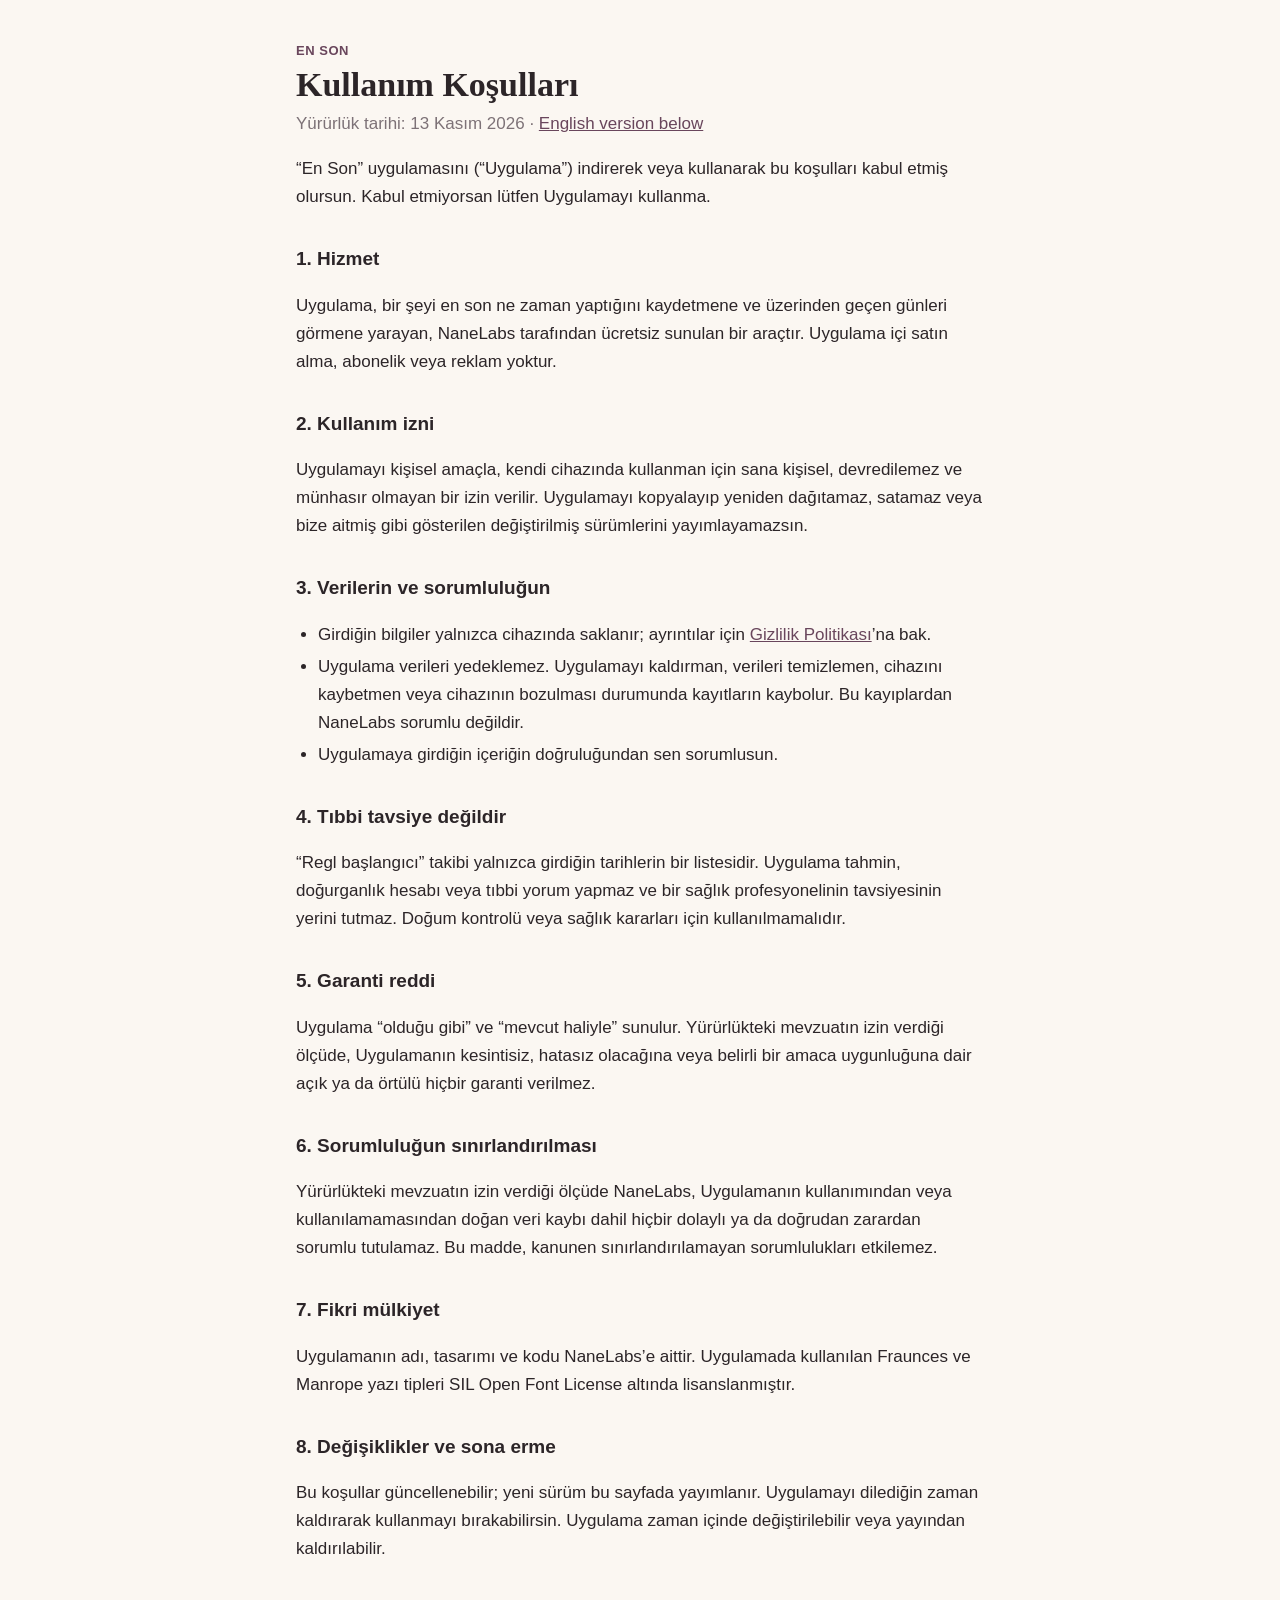
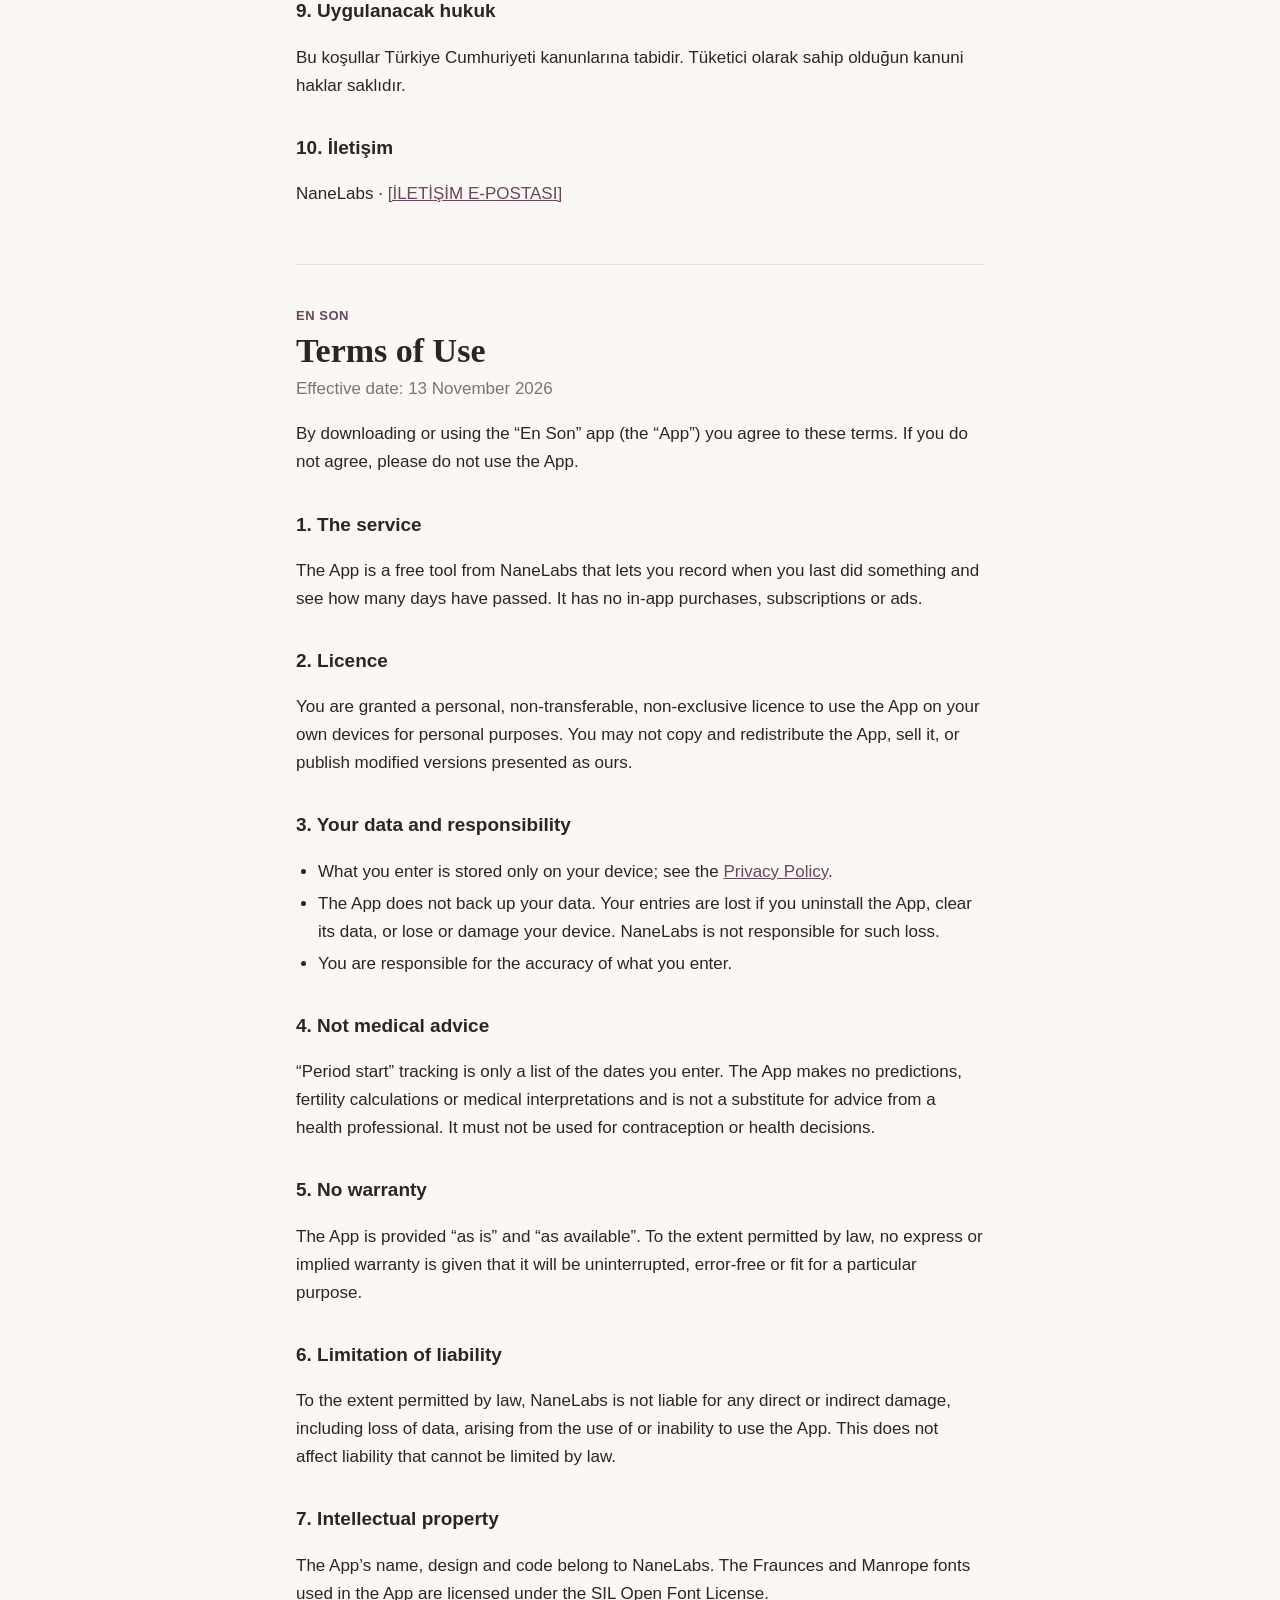
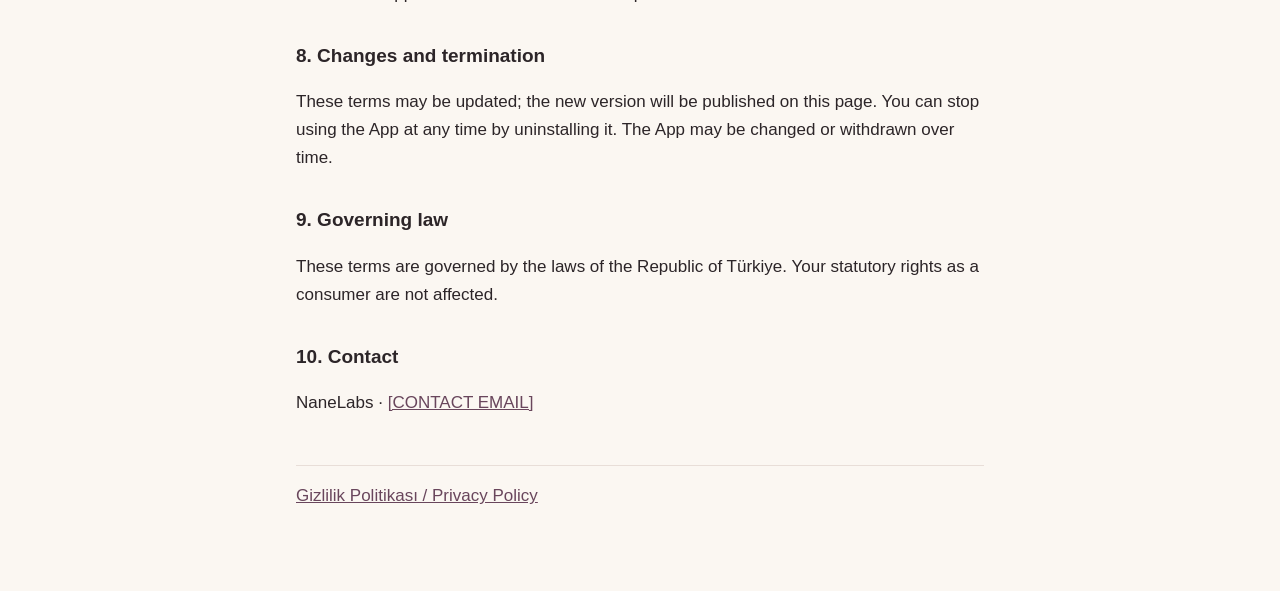
==== docs/terms.html @ c472fa8a "feat: add track detail screen, on-device privacy and policies - Track detail with history, add/edit " ====
<!doctype html>
<html lang="tr">
<head>
<meta charset="utf-8">
<meta name="viewport" content="width=device-width, initial-scale=1">
<title>En Son – Kullanım Koşulları</title>
<link rel="stylesheet" href="style.css">
</head>
<body>
<main>

<p class="app">En Son</p>
<h1>Kullanım Koşulları</h1>
<p class="meta">Yürürlük tarihi: 13 Kasım 2026 · <a href="#en">English version below</a></p>

<p>
  “En Son” uygulamasını (“Uygulama”) indirerek veya kullanarak bu koşulları kabul etmiş olursun.
  Kabul etmiyorsan lütfen Uygulamayı kullanma.
</p>

<h2>1. Hizmet</h2>
<p>
  Uygulama, bir şeyi en son ne zaman yaptığını kaydetmene ve üzerinden geçen günleri görmene
  yarayan, NaneLabs tarafından ücretsiz sunulan bir araçtır. Uygulama içi satın alma, abonelik
  veya reklam yoktur.
</p>

<h2>2. Kullanım izni</h2>
<p>
  Uygulamayı kişisel amaçla, kendi cihazında kullanman için sana kişisel, devredilemez ve
  münhasır olmayan bir izin verilir. Uygulamayı kopyalayıp yeniden dağıtamaz, satamaz veya
  bize aitmiş gibi gösterilen değiştirilmiş sürümlerini yayımlayamazsın.
</p>

<h2>3. Verilerin ve sorumluluğun</h2>
<ul>
  <li>Girdiğin bilgiler yalnızca cihazında saklanır; ayrıntılar için <a href="privacy.html">Gizlilik Politikası</a>’na bak.</li>
  <li>
    Uygulama verileri yedeklemez. Uygulamayı kaldırman, verileri temizlemen, cihazını
    kaybetmen veya cihazının bozulması durumunda kayıtların kaybolur. Bu kayıplardan
    NaneLabs sorumlu değildir.
  </li>
  <li>Uygulamaya girdiğin içeriğin doğruluğundan sen sorumlusun.</li>
</ul>

<h2>4. Tıbbi tavsiye değildir</h2>
<p>
  “Regl başlangıcı” takibi yalnızca girdiğin tarihlerin bir listesidir. Uygulama tahmin,
  doğurganlık hesabı veya tıbbi yorum yapmaz ve bir sağlık profesyonelinin tavsiyesinin yerini
  tutmaz. Doğum kontrolü veya sağlık kararları için kullanılmamalıdır.
</p>

<h2>5. Garanti reddi</h2>
<p>
  Uygulama “olduğu gibi” ve “mevcut haliyle” sunulur. Yürürlükteki mevzuatın izin verdiği
  ölçüde, Uygulamanın kesintisiz, hatasız olacağına veya belirli bir amaca uygunluğuna dair
  açık ya da örtülü hiçbir garanti verilmez.
</p>

<h2>6. Sorumluluğun sınırlandırılması</h2>
<p>
  Yürürlükteki mevzuatın izin verdiği ölçüde NaneLabs, Uygulamanın kullanımından veya
  kullanılamamasından doğan veri kaybı dahil hiçbir dolaylı ya da doğrudan zarardan sorumlu
  tutulamaz. Bu madde, kanunen sınırlandırılamayan sorumlulukları etkilemez.
</p>

<h2>7. Fikri mülkiyet</h2>
<p>
  Uygulamanın adı, tasarımı ve kodu NaneLabs’e aittir. Uygulamada kullanılan Fraunces ve
  Manrope yazı tipleri SIL Open Font License altında lisanslanmıştır.
</p>

<h2>8. Değişiklikler ve sona erme</h2>
<p>
  Bu koşullar güncellenebilir; yeni sürüm bu sayfada yayımlanır. Uygulamayı dilediğin zaman
  kaldırarak kullanmayı bırakabilirsin. Uygulama zaman içinde değiştirilebilir veya yayından
  kaldırılabilir.
</p>

<h2>9. Uygulanacak hukuk</h2>
<p>
  Bu koşullar Türkiye Cumhuriyeti kanunlarına tabidir. Tüketici olarak sahip olduğun
  kanuni haklar saklıdır.
</p>

<h2>10. İletişim</h2>
<p>NaneLabs · <a href="mailto:[İLETİŞİM E-POSTASI]">[İLETİŞİM E-POSTASI]</a></p>

<hr id="en">

<p class="app">En Son</p>
<h1>Terms of Use</h1>
<p class="meta">Effective date: 13 November 2026</p>

<p>
  By downloading or using the “En Son” app (the “App”) you agree to these terms. If you do not
  agree, please do not use the App.
</p>

<h2>1. The service</h2>
<p>
  The App is a free tool from NaneLabs that lets you record when you last did something and see
  how many days have passed. It has no in-app purchases, subscriptions or ads.
</p>

<h2>2. Licence</h2>
<p>
  You are granted a personal, non-transferable, non-exclusive licence to use the App on your
  own devices for personal purposes. You may not copy and redistribute the App, sell it, or
  publish modified versions presented as ours.
</p>

<h2>3. Your data and responsibility</h2>
<ul>
  <li>What you enter is stored only on your device; see the <a href="privacy.html">Privacy Policy</a>.</li>
  <li>
    The App does not back up your data. Your entries are lost if you uninstall the App, clear
    its data, or lose or damage your device. NaneLabs is not responsible for such loss.
  </li>
  <li>You are responsible for the accuracy of what you enter.</li>
</ul>

<h2>4. Not medical advice</h2>
<p>
  “Period start” tracking is only a list of the dates you enter. The App makes no predictions,
  fertility calculations or medical interpretations and is not a substitute for advice from a
  health professional. It must not be used for contraception or health decisions.
</p>

<h2>5. No warranty</h2>
<p>
  The App is provided “as is” and “as available”. To the extent permitted by law, no express or
  implied warranty is given that it will be uninterrupted, error-free or fit for a particular purpose.
</p>

<h2>6. Limitation of liability</h2>
<p>
  To the extent permitted by law, NaneLabs is not liable for any direct or indirect damage,
  including loss of data, arising from the use of or inability to use the App. This does not
  affect liability that cannot be limited by law.
</p>

<h2>7. Intellectual property</h2>
<p>
  The App’s name, design and code belong to NaneLabs. The Fraunces and Manrope fonts used in the
  App are licensed under the SIL Open Font License.
</p>

<h2>8. Changes and termination</h2>
<p>
  These terms may be updated; the new version will be published on this page. You can stop using
  the App at any time by uninstalling it. The App may be changed or withdrawn over time.
</p>

<h2>9. Governing law</h2>
<p>
  These terms are governed by the laws of the Republic of Türkiye. Your statutory rights as a
  consumer are not affected.
</p>

<h2>10. Contact</h2>
<p>NaneLabs · <a href="mailto:[CONTACT EMAIL]">[CONTACT EMAIL]</a></p>

<p class="links"><a href="privacy.html">Gizlilik Politikası / Privacy Policy</a></p>
</main>
</body>
</html>
---- docs/style.css ----
:root {
  --cream: #fbf7f2;
  --paper: #fffdfc;
  --plum: #69465c;
  --pink: #f2e5e8;
  --text: #2c2528;
  --muted: #7d7277;
  --border: #e8ded8;
}

* { box-sizing: border-box; }

body {
  margin: 0;
  background: var(--cream);
  color: var(--text);
  font: 17px/1.65 -apple-system, "Segoe UI", Roboto, "Helvetica Neue", Arial, sans-serif;
}

main {
  max-width: 720px;
  margin: 0 auto;
  padding: 40px 16px 64px;
}

.app {
  margin: 0;
  color: var(--plum);
  font-weight: 600;
  letter-spacing: .04em;
  text-transform: uppercase;
  font-size: 13px;
}

h1 {
  margin: 4px 0 4px;
  font-family: Georgia, "Times New Roman", serif;
  font-size: 34px;
  line-height: 1.2;
}

h2 {
  margin: 32px 0 6px;
  font-size: 19px;
}

.meta { color: var(--muted); margin-top: 0; }

.summary {
  background: var(--pink);
  border-radius: 18px;
  padding: 16px 20px;
  margin: 24px 0 8px;
}

a { color: var(--plum); }

ul { padding-left: 22px; }
li { margin: 4px 0; }

hr {
  border: 0;
  border-top: 1px solid var(--border);
  margin: 56px 0 40px;
}

.links {
  margin-top: 48px;
  padding-top: 16px;
  border-top: 1px solid var(--border);
}

ul.index { list-style: none; padding: 0; }

ul.index li {
  background: var(--paper);
  border: 1px solid var(--border);
  border-radius: 18px;
  margin: 12px 0;
}

ul.index a {
  display: block;
  padding: 16px 20px;
  text-decoration: none;
  font-weight: 600;
}
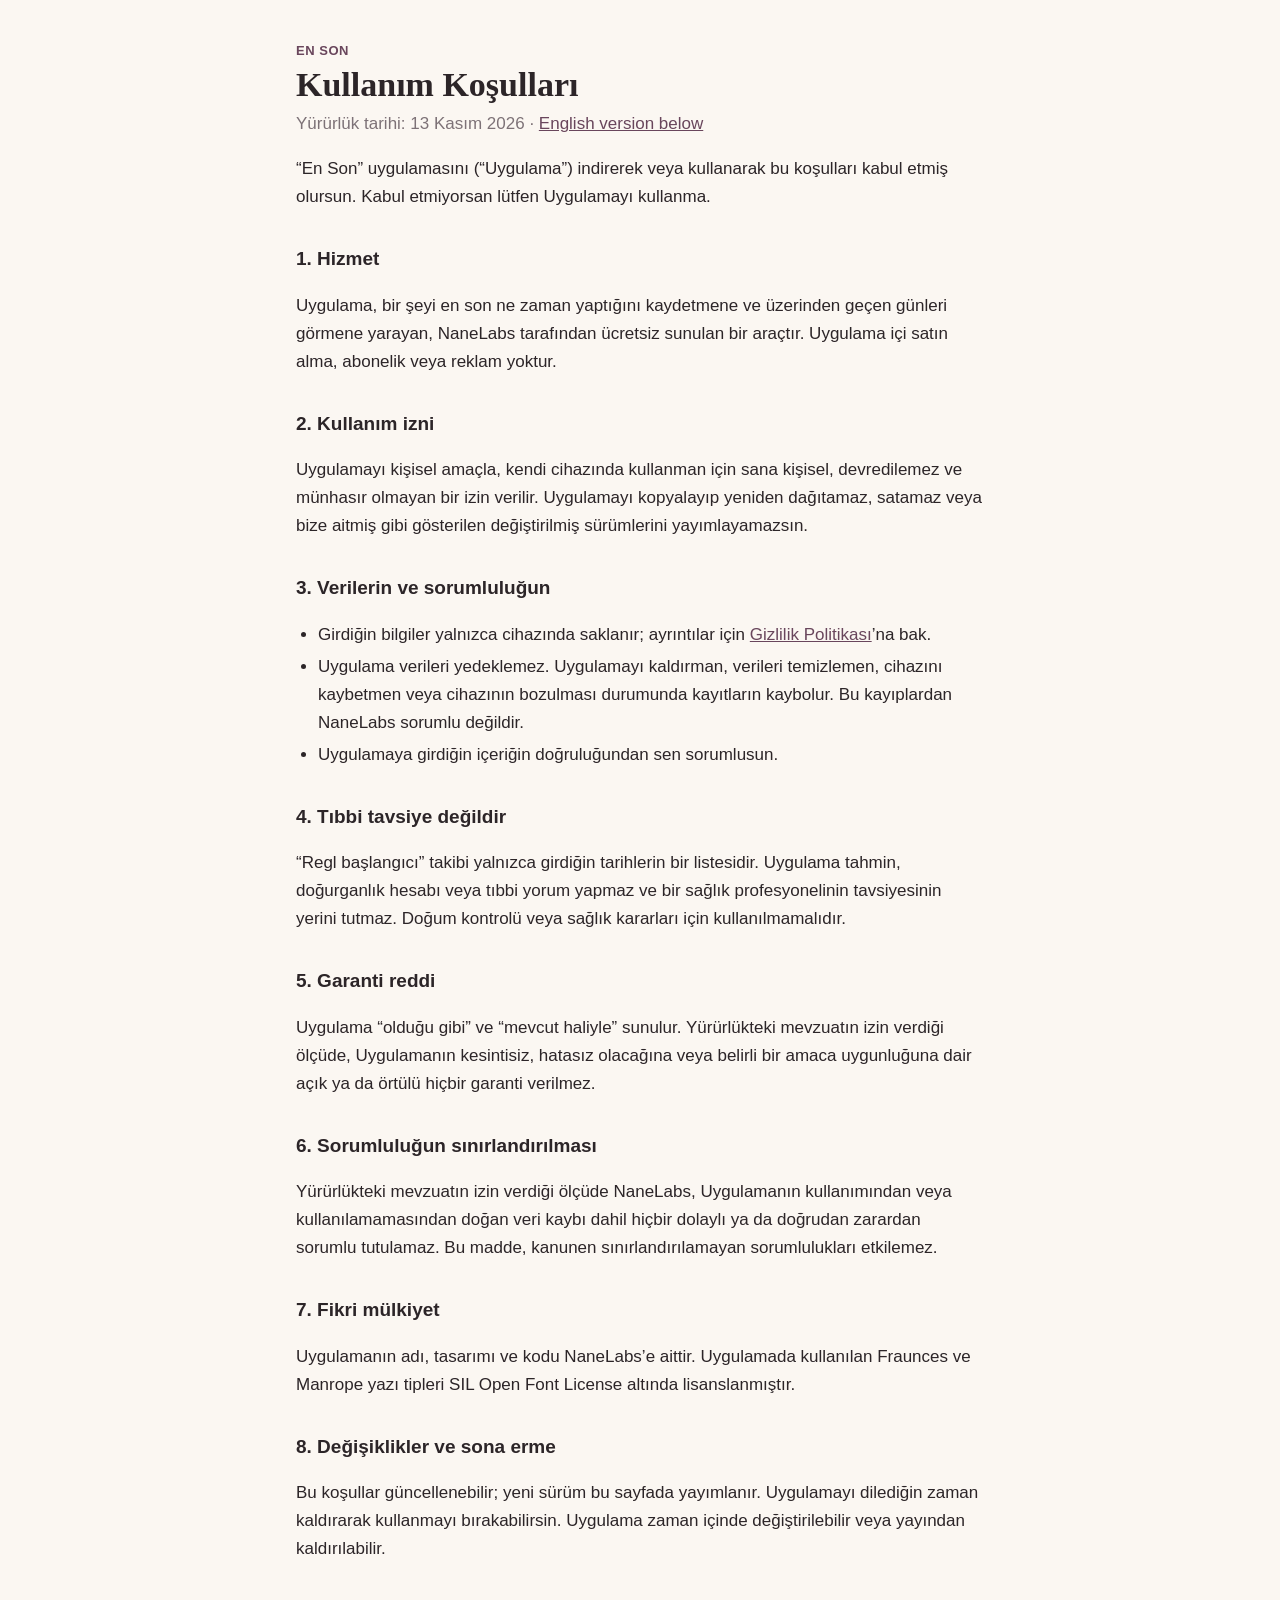
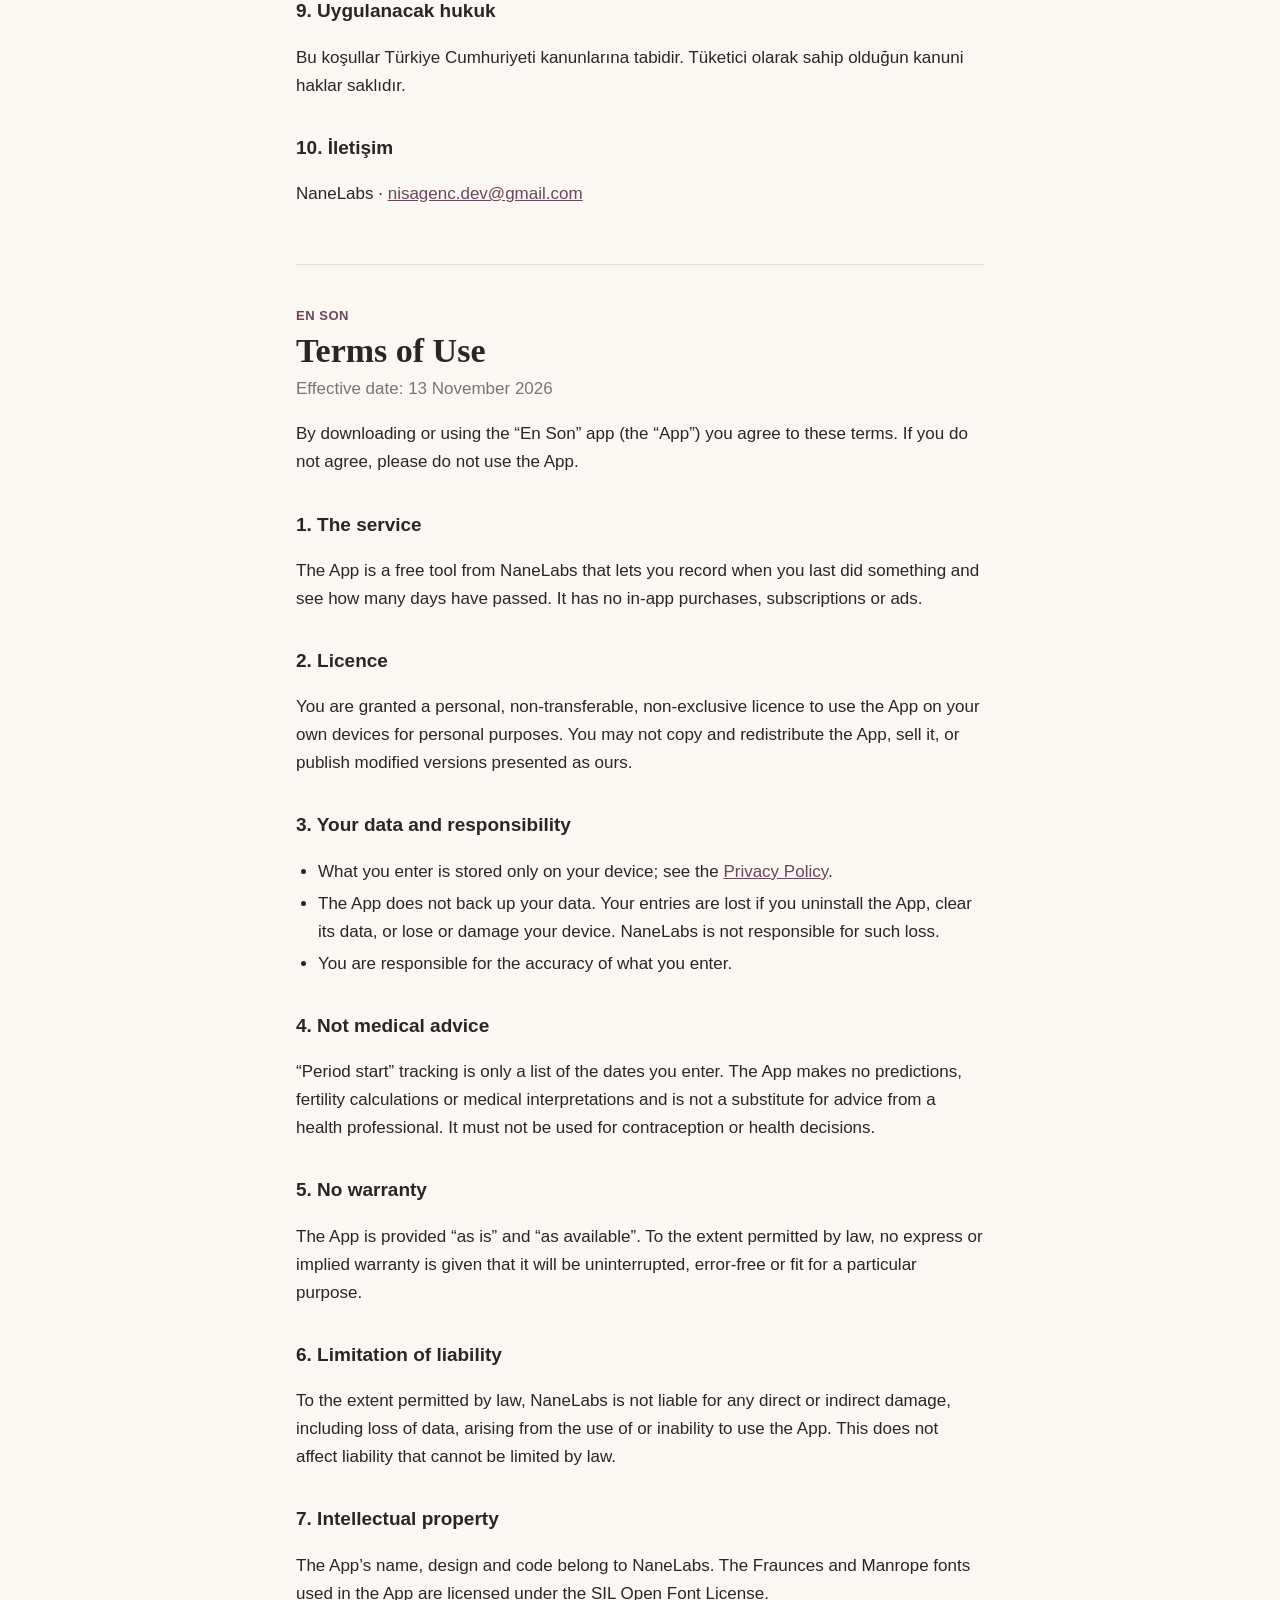
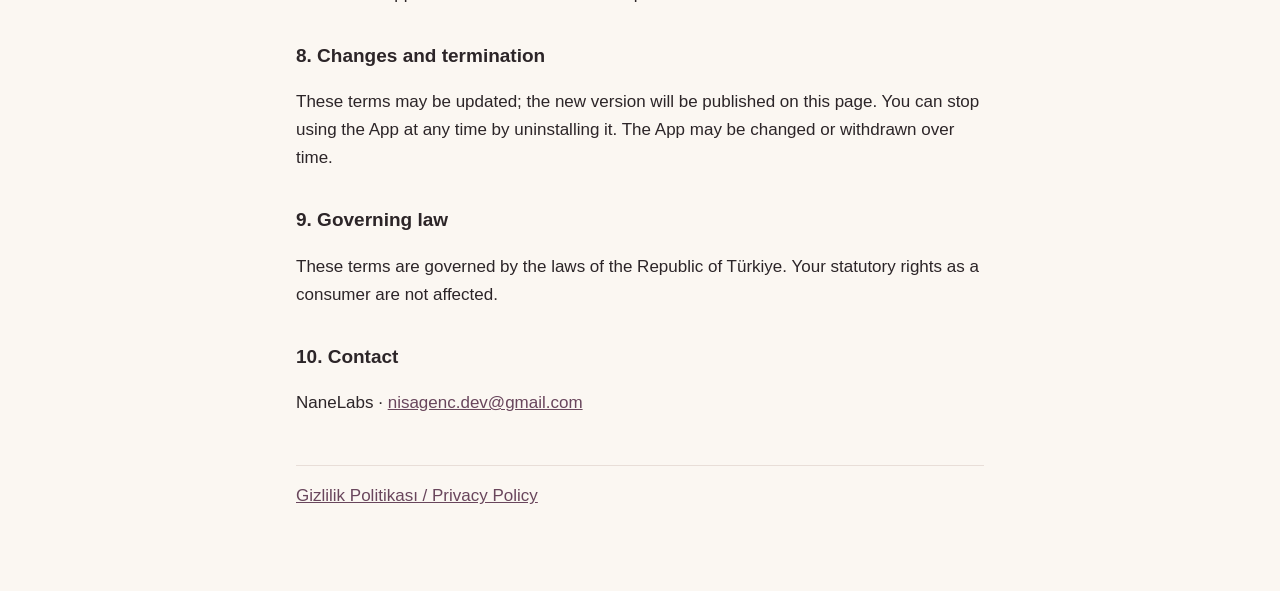
==== commit 113d3edd: "docs: add public contact email Co-Authored-By: Claude Opus 5.5 <noreply@anthropic.com>" ====
--- a/docs/terms.html
+++ b/docs/terms.html
@@ -84,7 +84,7 @@
 </p>
 
 <h2>10. İletişim</h2>
-<p>NaneLabs · <a href="mailto:[İLETİŞİM E-POSTASI]">[İLETİŞİM E-POSTASI]</a></p>
+<p>NaneLabs · <a href="mailto:nisagenc.dev@gmail.com">nisagenc.dev@gmail.com</a></p>
 
 <hr id="en">
 
@@ -159,7 +159,7 @@
 </p>
 
 <h2>10. Contact</h2>
-<p>NaneLabs · <a href="mailto:[CONTACT EMAIL]">[CONTACT EMAIL]</a></p>
+<p>NaneLabs · <a href="mailto:nisagenc.dev@gmail.com">nisagenc.dev@gmail.com</a></p>
 
 <p class="links"><a href="privacy.html">Gizlilik Politikası / Privacy Policy</a></p>
 </main>
